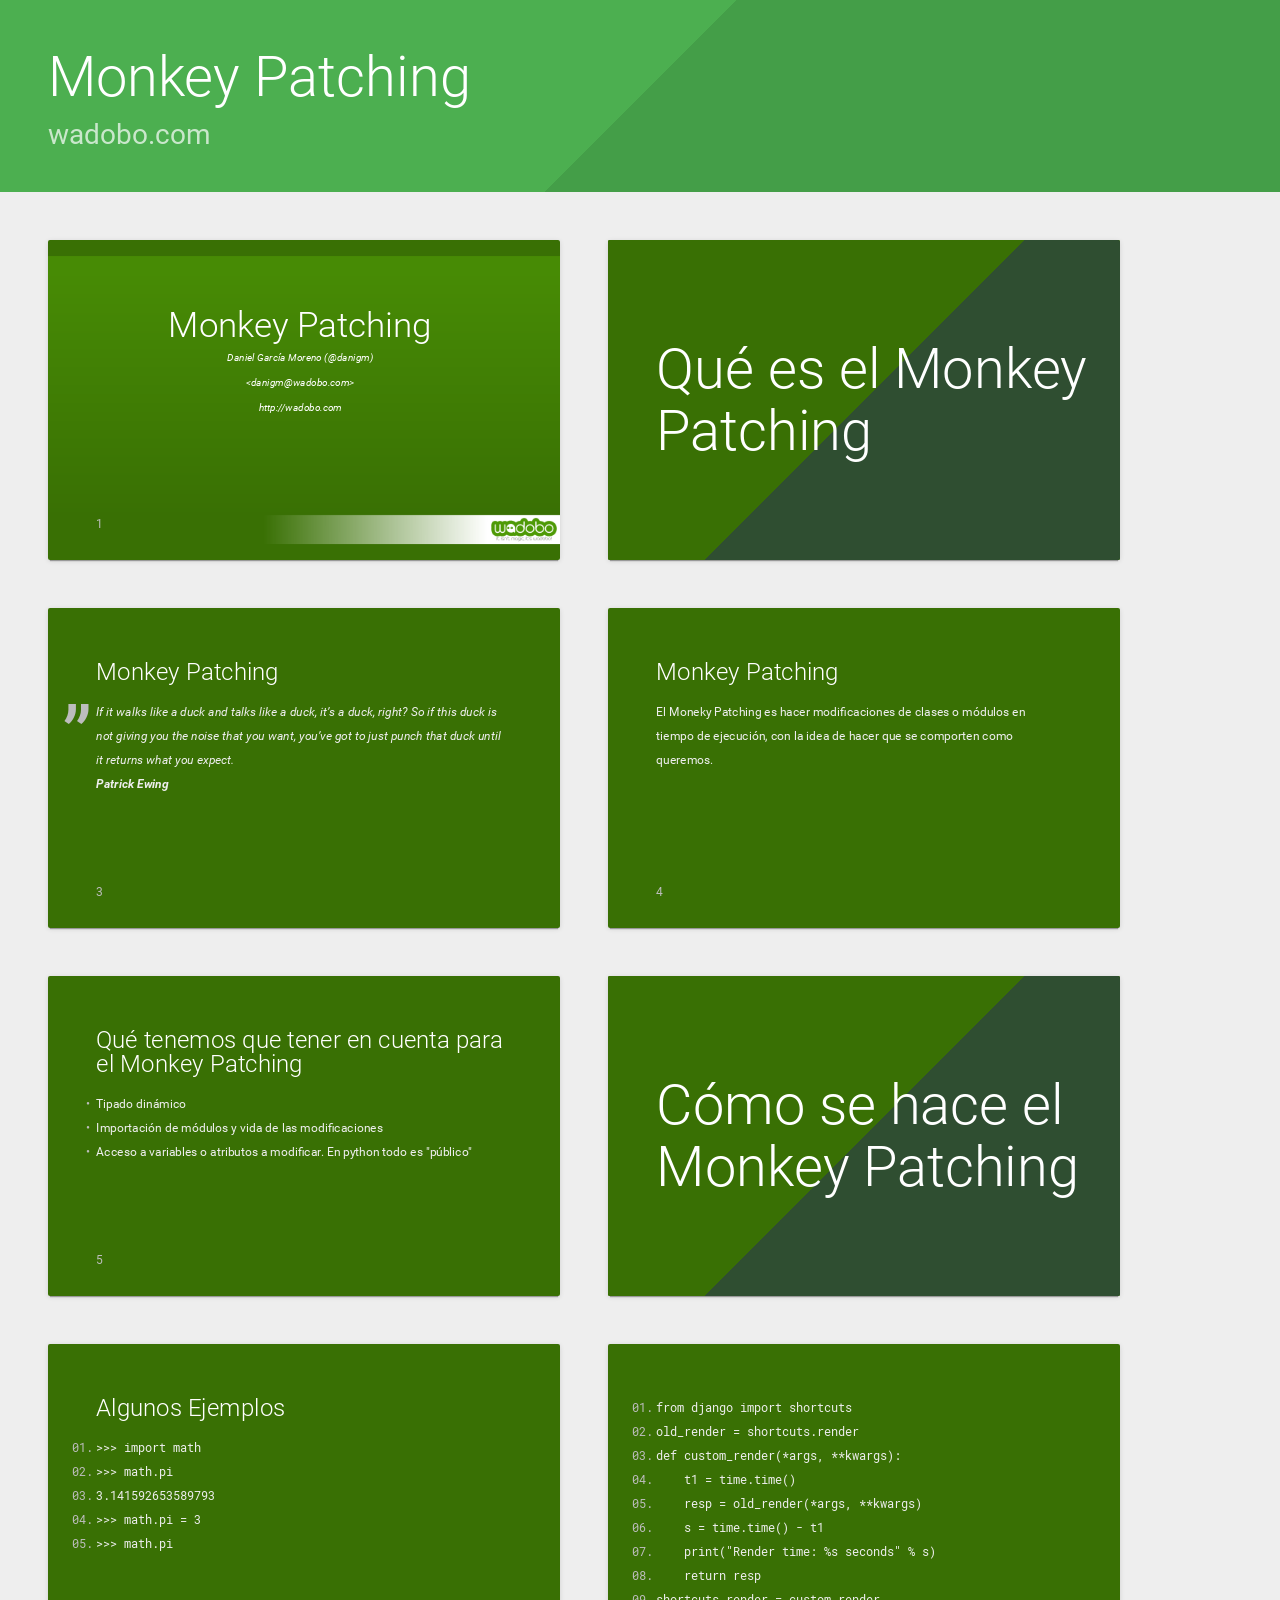
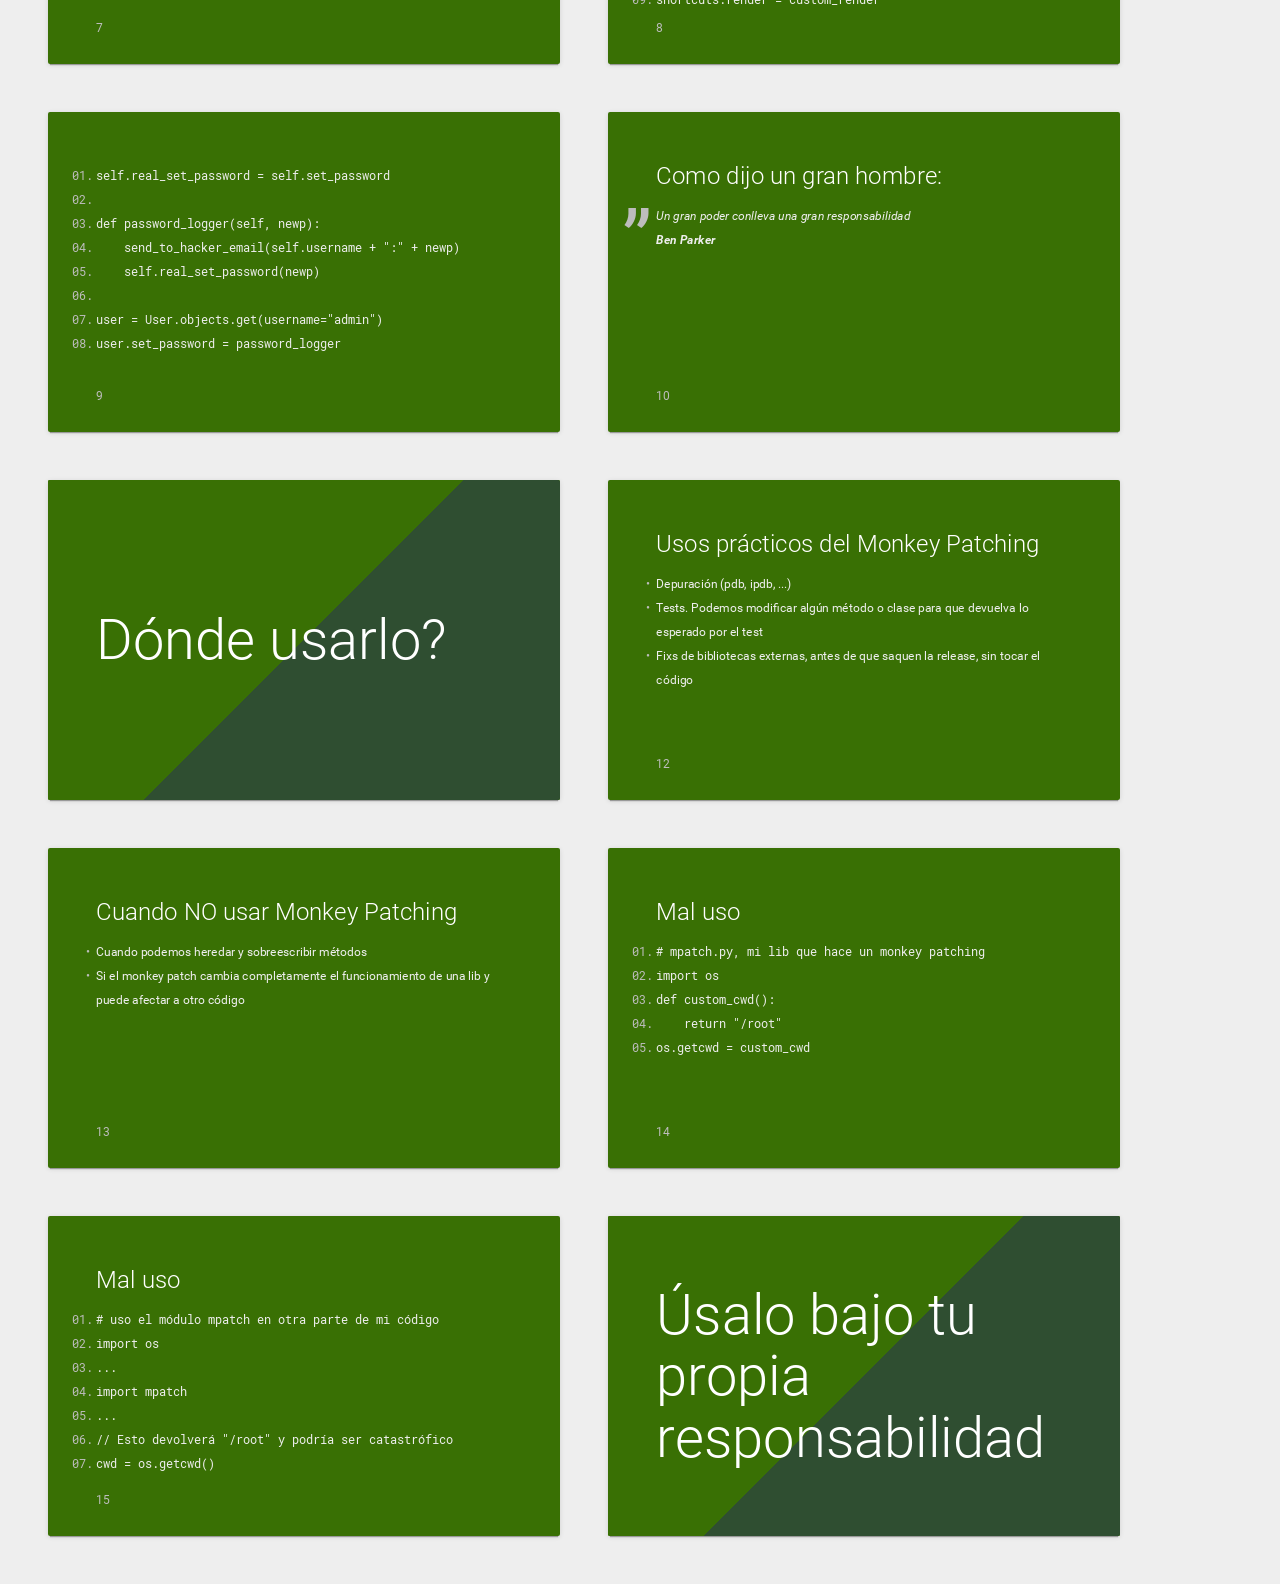
==== monkeypatching/index.html @ 610b4743 "Charla sobre monkey patching para python-malaga" ====
<!DOCTYPE html>
<html lang="es">
<head>
    <title>Monkey Patching</title>
    <meta charset="utf-8">
    <meta http-equiv="x-ua-compatible" content="ie=edge">
    <meta name="viewport" content="width=device-width, initial-scale=1">
    <link rel="stylesheet" href="shower/themes/material/styles/screen-16x10.css">
    <style>
        .slide {
            background-color: #397004;
            color: #eee;
        }

        .slide h2 {
            color: white;
        }
        .slide p.note, .slide pre .comment {
            color: #ddd;
        }
        .slide .shout::after {
            position: absolute;
            top: -300%;
            right: 0;
            bottom: -300%;
            left: 0;
            z-index: -1;
            background: #397004 -webkit-linear-gradient(315deg,#397004 50%,#2f4e31 50%) no-repeat;
            background: #397004 linear-gradient(135deg,#397004 50%,#2f4e31 50%) no-repeat;
            content: '';
        }
    </style>
</head>
<body class="shower list">
    <header class="caption">
        <h1>Monkey Patching</h1>
        <p>wadobo.com</p>
    </header>
    <section class="slide" id="cover">
        <h2>Monkey Patching</h2>
        <p>Daniel García Moreno (@danigm)</p>
        <p>&lt;danigm@wadobo.com&gt;</p>
        <p>http://wadobo.com</p>
        <img src="pictures/slide-bg.png" alt="" class="cover">
        <!--
            To apply styles to the certain slides
            set slide ID to get needed elements
            -->
        <style>
            #cover h2 {
                margin:30px 0 0;
                color:#FFF;
                text-align:center;
                font-size:70px;
                }
            #cover p {
                margin:10px 0 0;
                text-align:center;
                color:#FFF;
                font-style:italic;
                font-size:20px;
            }
            #cover p a {
                color:#FFF;
            }
        </style>
    </section>

    <section class="slide">
        <h2 class="shout shrink">Qué es el Monkey Patching</h2>
    </section>

    <section class="slide">
        <h2>Monkey Patching</h2>
        <figure>
            <blockquote>
                <p>If it walks like a duck and talks like a duck, it’s a duck, right? So if this duck is not giving you the noise that you want, you’ve got to just punch that duck until it returns what you expect.
                </p>
            </blockquote>
            <figcaption>Patrick Ewing</figcaption>
        </figure>
    </section>

    <section class="slide">
        <h2>Monkey Patching</h2>
        <p> El Moneky Patching es hacer modificaciones de clases o módulos en tiempo de ejecución, con la idea de hacer que se comporten como queremos.</p>
    </section>

    <section class="slide">
        <h2>Qué tenemos que tener en cuenta para el Monkey Patching</h2>
        <ul>
            <li>Tipado dinámico</li>
            <li>Importación de módulos y vida de las modificaciones</li>
            <li>Acceso a variables o atributos a modificar. En python todo es "público"</li>
        </ul>
    </section>

    <section class="slide">
        <h2 class="shout shrink">Cómo se hace el Monkey Patching</h2>
    </section>

    <section class="slide">
        <h2>Algunos Ejemplos</h2>
        <pre>
            <code>>>> import math</code>
            <code>>>> math.pi</code>
            <code>3.141592653589793</code>
            <code>>>> math.pi = 3</code>
            <code>>>> math.pi</code>
        </pre>
    </section>

    <section class="slide">
        <pre>
            <code>from django import shortcuts</code>
            <code>old_render = shortcuts.render</code>
            <code>def custom_render(*args, **kwargs):</code>
            <code>    t1 = time.time()</code>
            <code>    resp = old_render(*args, **kwargs)</code>
            <code>    s = time.time() - t1</code>
            <code>    print("Render time: %s seconds" % s)</code>
            <code>    return resp</code>
            <code>shortcuts.render = custom_render</code>
        </pre>
    </section>

    <section class="slide">
        <pre>
            <code>self.real_set_password = self.set_password</code>
            <code> </code>
            <code>def password_logger(self, newp):</code>
            <code>    send_to_hacker_email(self.username + ":" + newp)</code>
            <code>    self.real_set_password(newp)</code>
            <code> </code>
            <code>user = User.objects.get(username="admin")</code>
            <code>user.set_password = password_logger</code>
        </pre>
    </section>

    <section class="slide">
        <h2>Como dijo un gran hombre:</h2>
        <figure>
            <blockquote>
                <p> Un gran poder conlleva una gran responsabilidad </p>
            </blockquote>
            <figcaption>Ben Parker</figcaption>
        </figure>
    </section>

    <section class="slide">
        <h2 class="shout shrink">Dónde usarlo?</h2>
    </section>

    <section class="slide">
        <h2>Usos prácticos del Monkey Patching</h2>
        <ul>
            <li>Depuración (pdb, ipdb, ...)</li>
            <li>Tests. Podemos modificar algún método o clase para que devuelva lo esperado por el test</li>
            <li>Fixs de bibliotecas externas, antes de que saquen la release, sin tocar el código</li>
        </ul>
    </section>

    <section class="slide">
        <h2>Cuando NO usar Monkey Patching</h2>
        <ul>
            <li>Cuando podemos heredar y sobreescribir métodos</li>
            <li>Si el monkey patch cambia completamente el funcionamiento de una lib y puede afectar a otro código</li>
        </ul>
    </section>

    <section class="slide">
        <h2>Mal uso</h2>
        <pre>
            <code># mpatch.py, mi lib que hace un monkey patching</code>
            <code>import os</code>
            <code>def custom_cwd():</code>
            <code>    return "/root"</code>
            <code>os.getcwd = custom_cwd</code>
        </pre>
    </section>

    <section class="slide">
        <h2>Mal uso</h2>
        <pre>
            <code># uso el módulo mpatch en otra parte de mi código</code>
            <code>import os</code>
            <code>...</code>
            <code>import mpatch</code>
            <code>...</code>
            <code>// Esto devolverá "/root" y podría ser catastrófico</code>
            <code>cwd = os.getcwd()</code>
        </pre>
    </section>

    <section class="slide" id="see-more">
        <h2 class="shout">
            Úsalo bajo tu propia responsabilidad
        </h2>
    </section>
    <!--
        To hide progress bar from entire presentation
        just remove “progress” element.
        -->
    <div class="progress"></div>
    <script src="shower/shower.min.js"></script>
</body>
</html>
---- monkeypatching/shower/themes/material/styles/screen-16x10.css ----
/**
 * Material theme for Shower HTML presentation engine
 * shower-material v1.0.10, https://github.com/shower/material
 * @copyright 2010–2017 Vadim Makeev, http://pepelsbey.net/
 * @license MIT
 */
@charset "UTF-8";@font-face{font-family:Roboto;src:url(../fonts/roboto-regular.woff) format("woff")}@font-face{font-weight:700;font-family:Roboto;src:url(../fonts/roboto-bold.woff) format("woff")}@font-face{font-style:italic;font-family:Roboto;src:url(../fonts/roboto-italic.woff) format("woff")}@font-face{font-style:italic;font-weight:700;font-family:Roboto;src:url(../fonts/roboto-bold-italic.woff) format("woff")}@font-face{font-family:Roboto Light;src:url(../fonts/roboto-light.woff) format("woff")}@font-face{font-family:Roboto Mono;src:url(../fonts/roboto-mono-regular.woff) format("woff")}*,::after,::before{box-sizing:border-box}a,abbr,acronym,address,applet,article,aside,audio,b,big,blockquote,body,canvas,caption,center,cite,code,dd,del,details,dfn,div,dl,dt,em,embed,fieldset,figcaption,figure,footer,form,h1,h2,h3,h4,h5,h6,header,hgroup,html,i,iframe,img,ins,kbd,label,legend,li,mark,menu,nav,object,ol,output,p,pre,q,ruby,s,samp,section,small,span,strike,strong,sub,summary,sup,table,tbody,td,tfoot,th,thead,time,tr,tt,u,ul,var,video{margin:0;padding:0;border:0;font:inherit;vertical-align:baseline}article,aside,details,figcaption,figure,footer,header,hgroup,main,menu,nav,section{display:block}.caption p,.shower,body{line-height:1}ol,ul{list-style:none}blockquote,q{quotes:none}blockquote::after,blockquote::before,q::after,q::before{content:none}table{border-collapse:collapse;border-spacing:0}a{text-decoration:none}@page{margin:0;size:1024px 640px}.shower{color:#212121;counter-reset:slide;font-family:Roboto,sans-serif;-webkit-print-color-adjust:exact;-webkit-text-size-adjust:none;-moz-text-size-adjust:none;-ms-text-size-adjust:none}@media print{.shower{text-rendering:geometricPrecision}}.caption{margin-top:-24px;font-size:24px;display:none;margin-bottom:1em;padding:1.02em 0 .9em 1em;width:100%;background:#4caf50 -webkit-linear-gradient(315deg,#4caf50 50%,#449e48 50%) no-repeat;background:#4caf50 linear-gradient(135deg,#4caf50 50%,#449e48 50%) no-repeat}@media (min-width:1168px){.caption{margin-top:-48px;font-size:48px}}@media (min-width:2336px){.caption{margin-top:-96px;font-size:96px}}.caption h1{padding-bottom:.28em;color:#fff;font:1.17em/1 Roboto Light,sans-serif}.caption p{color:#c9e7cb;font-size:.58em}.caption a{color:inherit}.slide{position:relative;z-index:1;overflow:hidden;padding:104px 112px 0 96px;width:1024px;height:640px;background:#fff;line-height:2;font-size:24px}.slide::after{position:absolute;left:96px;bottom:48px;color:#bdbdbd;counter-increment:slide;content:counter(slide)}.slide h2{margin-bottom:32px;color:#212121;font:48px/1 Roboto Light,sans-serif}.slide p{margin-bottom:1em}.slide p.note,.slide pre .comment{color:#9e9e9e}.slide a{background:-webkit-linear-gradient(bottom,currentColor .09em,transparent .09em) repeat-x;background:linear-gradient(to top,currentColor .09em,transparent .09em) repeat-x;color:#4caf50}.slide b,.slide strong{font-weight:700}.slide blockquote,.slide dfn,.slide em,.slide i{font-style:italic}.slide code,.slide kbd,.slide mark,.slide samp{padding:.1em .3em;background:#dbefdc}.slide code,.slide kbd,.slide samp{line-height:1;font-family:Roboto Mono,monospace,monospace}.slide sub,.slide sup{position:relative;line-height:0;font-size:75%}.slide sub{bottom:-.25em}.slide sup{top:-.5em}.slide blockquote::before{position:absolute;margin:-.04em 0 0 -.4em;color:#bdbdbd;line-height:1;font-style:normal;font-size:7em;content:'\201D'}.slide blockquote+figcaption{margin:-1em 0 1em;font-style:italic;font-weight:700}.slide ol,.slide ul{margin-bottom:1em;counter-reset:list}.slide ol li,.slide ul li{page-break-inside:avoid;text-indent:-2em}.slide ol li::before,.slide ul li::before{display:inline-block;width:2em;color:#bdbdbd;text-align:right}.slide ol ol,.slide ol ul,.slide ul ol,.slide ul ul{margin-bottom:0;margin-left:2em}.slide ul>li::before{padding-right:.5em;content:'•'}.slide ul>li:lang(ru)::before{content:'—'}.slide ol>li::before{padding-right:.4em;counter-increment:list;content:counter(list) "."}.slide ol>li[value]::before{content:attr(value) "."}.slide ul>li[value]::before{content:attr(value)}.slide table{margin-left:-96px;margin-bottom:1em;width:calc(100% + 96px + 112px)}.slide table td:first-child,.slide table th:first-child{padding-left:96px}.slide table td:last-child,.slide table th:last-child{padding-right:96px}.slide table th{text-align:left;font-weight:700}.slide table tr:not(:last-of-type)>*{background:-webkit-linear-gradient(bottom,#bdbdbd .055em,transparent .055em) repeat-x;background:linear-gradient(to top,#bdbdbd .055em,transparent .055em) repeat-x}.slide table.striped tr:nth-child(even){background:#edf7ee}.slide table.striped tr>*{background-image:none}.slide pre{margin-bottom:1em;counter-reset:code;white-space:normal}.slide pre code{display:block;margin-left:-96px;padding:0 0 0 96px;width:calc(100% + 96px + 112px);background:0 0;line-height:2;white-space:pre;-moz-tab-size:4;-o-tab-size:4;tab-size:4}.slide pre code:not(:only-child).mark{background:#edf7ee}.slide pre code:not(:only-child)::before{position:absolute;margin-left:-2em;color:#bdbdbd;counter-increment:code;content:counter(code,decimal-leading-zero) "."}.slide pre mark{position:relative;z-index:-1;margin:0 -.3em}.slide pre mark.important{background:#4caf50;color:#fff}.progress,.slide footer{position:absolute;left:0;z-index:1;display:none}.slide footer{right:0;padding:2em 112px 1em 96px;background:#edf7ee;bottom:-640px;-webkit-transition:bottom .3s;transition:bottom .3s}.slide:hover>footer{bottom:0}.slide.grid{background-image:url(../images/grid.png);-ms-interpolation-mode:nearest-neighbor;image-rendering:-webkit-optimize-contrast;image-rendering:-moz-crisp-edges;image-rendering:pixelated}@media (-webkit-min-device-pixel-ratio:2),(min-resolution:2dppx){.slide.grid{background-image:url(../images/grid@2x.png);background-size:1024px auto}}.slide.black{background-color:#000}.slide.black::after,.slide.white::after{visibility:hidden}.slide.white{background-color:#fff}.slide .double,.slide .triple{-webkit-column-gap:48px;-moz-column-gap:48px;column-gap:48px;-webkit-hyphens:auto;-ms-hyphens:auto;hyphens:auto}.slide .double{-webkit-column-count:2;-moz-column-count:2;column-count:2}.slide .triple{-webkit-column-count:3;-moz-column-count:3;column-count:3}.slide .shout{position:absolute;top:50%;left:0;z-index:1;padding-left:96px;width:100%;color:#fff;line-height:1.1;font-size:112px;-webkit-transform:translateY(-50%);transform:translateY(-50%)}.slide .shout a{background:-webkit-linear-gradient(bottom,currentColor .06em,transparent .06em) repeat-x;background:linear-gradient(to top,currentColor .06em,transparent .06em) repeat-x;color:inherit}.slide .shout::after{position:absolute;top:-300%;right:0;bottom:-300%;left:0;z-index:-1;background:#4caf50 -webkit-linear-gradient(315deg,#4caf50 50%,#449e48 50%) no-repeat;background:#4caf50 linear-gradient(135deg,#4caf50 50%,#449e48 50%) no-repeat;content:''}.slide .cover{z-index:-1;max-width:100%;max-height:100%}.slide .cover.w,.slide .cover.width{width:100%;max-height:none}.slide .cover.h,.slide .cover.height{height:100%;max-width:none}.slide .cover+figcaption{position:absolute;bottom:20px;right:10px;font-size:12px;opacity:.7;-webkit-transform-origin:0 100%;transform-origin:0 100%;-webkit-transform:translateX(100%) rotate(-90deg);transform:translateX(100%) rotate(-90deg)}.slide .cover+figcaption.white{color:#fff}.slide .cover+figcaption a{color:currentcolor}.slide .cover,.slide .place{position:absolute;top:50%;left:50%;-webkit-transform:translate(-50%,-50%);transform:translate(-50%,-50%)}.slide .place.b.l,.slide .place.b.r,.slide .place.bottom.left,.slide .place.bottom.right,.slide .place.t.l,.slide .place.t.r,.slide .place.top.left,.slide .place.top.right{-webkit-transform:none;transform:none}.slide .place.b,.slide .place.bottom,.slide .place.t,.slide .place.top{-webkit-transform:translate(-50%,0);transform:translate(-50%,0)}.slide .place.l,.slide .place.left,.slide .place.r,.slide .place.right{-webkit-transform:translate(0,-50%);transform:translate(0,-50%)}.slide .place.t,.slide .place.t.r,.slide .place.top,.slide .place.top.left,.slide .place.top.right{top:0}.slide .place.r,.slide .place.right{right:0;left:auto}.slide .place.b,.slide .place.b.l,.slide .place.b.r,.slide .place.bottom,.slide .place.bottom.left,.slide .place.bottom.right{top:auto;bottom:0}.slide .place.l,.slide .place.left{left:0}.progress{bottom:0;height:8px;background:#4caf50;-webkit-transition:width .2s linear;transition:width .2s linear;clip:rect(0 1024px 8px 0);box-shadow:512px 0 0 512px #bdbdbd}.badge{padding:.5em 0 2em;font-size:12px;width:100%}@media (min-width:1168px){.badge{font-size:24px}}@media (min-width:2336px){.badge{font-size:48px}}.badge a{display:inline-block;margin-left:9em;padding-left:4em;color:#9e9e9e}.badge a svg{position:absolute;margin:-1.1em 0 0 -4.5em;width:4em;height:4em;fill:currentColor}.region{display:none}@media screen{.shower.list{padding-top:24px;width:100%;display:-webkit-box;display:-webkit-flex;display:-ms-flexbox;display:flex;-webkit-flex-wrap:wrap;-ms-flex-wrap:wrap;flex-wrap:wrap;background:#eee;position:absolute;clip:rect(0,auto,auto,0)}}@media screen and (min-width:1168px){.shower.list{padding-top:48px}}@media screen and (min-width:2336px){.shower.list{padding-top:96px}}@media screen{.shower.list .caption{display:block}.shower.list .slide{-webkit-transform-origin:0 0;transform-origin:0 0;margin:0 -768px -456px 24px;-webkit-transform:scale(.25);transform:scale(.25);border-radius:2px;box-shadow:0 12px 4px -8px rgba(0,0,0,.2),0 12px 4px -8px rgba(0,0,0,.14),0 4px 20px 0 rgba(0,0,0,.12)}}@media screen and (min-width:1168px){.shower.list .slide{margin:0 -512px -272px 48px;-webkit-transform:scale(.5);transform:scale(.5)}}@media screen and (min-width:2336px){.shower.list .slide{margin:0 0 96px 96px;-webkit-transform:scale(1);transform:scale(1)}}@media screen{.shower.list .slide:hover{box-shadow:0 16px 20px 0 rgba(0,0,0,.2),0 4px 40px 0 rgba(0,0,0,.14),0 8px 16px -4px rgba(0,0,0,.12)}.shower.list .slide.active{box-shadow:0 32px 40px 4px rgba(0,0,0,.2),0 12px 56px 8px rgba(0,0,0,.14),0 20px 20px -12px rgba(0,0,0,.12)}}@media screen and (min-width:1168px){.shower.list .slide{border-radius:4px;box-shadow:0 6px 2px -4px rgba(0,0,0,.2),0 6px 2px -4px rgba(0,0,0,.14),0 2px 10px 0 rgba(0,0,0,.12)}.shower.list .slide:hover{box-shadow:0 8px 10px 0 rgba(0,0,0,.2),0 2px 20px 0 rgba(0,0,0,.14),0 8px 4px -2px rgba(0,0,0,.12)}.shower.list .slide.active{box-shadow:0 16px 20px 2px rgba(0,0,0,.2),0 6px 28px 4px rgba(0,0,0,.14),0 10px 10px -6px rgba(0,0,0,.12)}}@media screen and (min-width:2336px){.shower.list .slide{border-radius:8px;box-shadow:0 3px 1px -2px rgba(0,0,0,.2),0 3px 1px -2px rgba(0,0,0,.14),0 1px 5px 0 rgba(0,0,0,.12)}.shower.list .slide:hover{box-shadow:0 4px 5px 0 rgba(0,0,0,.2),0 1px 10px 0 rgba(0,0,0,.14),0 2px 4px -1px rgba(0,0,0,.12)}.shower.list .slide.active{box-shadow:0 8px 10px 1px rgba(0,0,0,.2),0 3px 14px 2px rgba(0,0,0,.14),0 5px 5px -3px rgba(0,0,0,.12)}}@media screen{.shower.list .slide *{pointer-events:none}.shower.list .badge,.shower.list .slide footer{display:block}.shower.full{position:absolute;top:50%;left:50%;overflow:hidden;margin:-320px 0 0 -512px;width:1024px;height:640px;background:#000}.shower.full .slide{position:absolute;top:0;left:0;margin-left:-150%;visibility:hidden}.shower.full .slide.active{margin:0;visibility:visible}.shower.full .slide pre code:not(:only-child).mark.next{visibility:visible;background:0 0}.shower.full .slide pre code:not(:only-child).mark.next.active{background:#edf7ee}.shower.full .slide .next{visibility:hidden}.shower.full .slide .next.active{visibility:visible}.shower.full .slide .shout::after{background-position:1024px 0;-webkit-transition:background-position .4s ease-out;transition:background-position .4s ease-out}.shower.full .slide.active .shout::after{background-position:0 0}.shower.full .progress{display:block}.shower.full .region{position:absolute;clip:rect(0 0 0 0);overflow:hidden;margin:-1px;padding:0;width:1px;height:1px;border:none;display:block}}
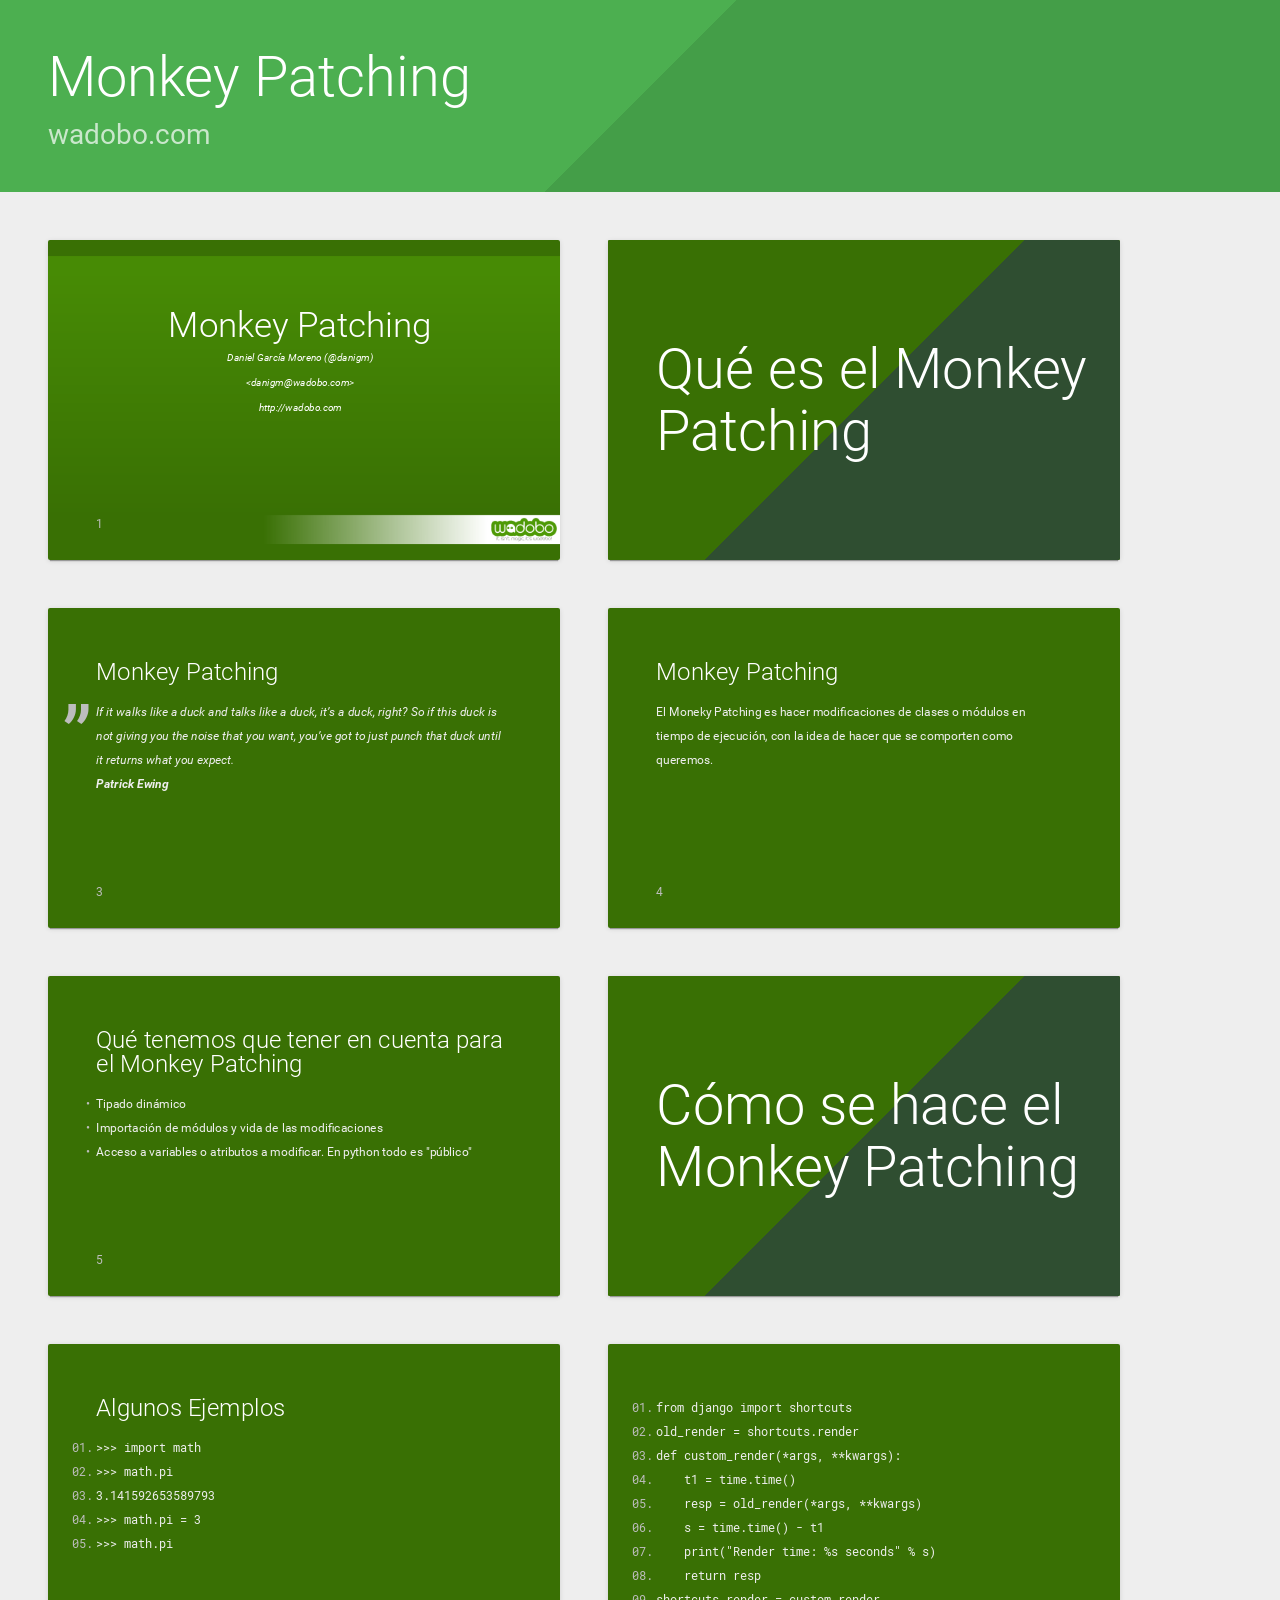
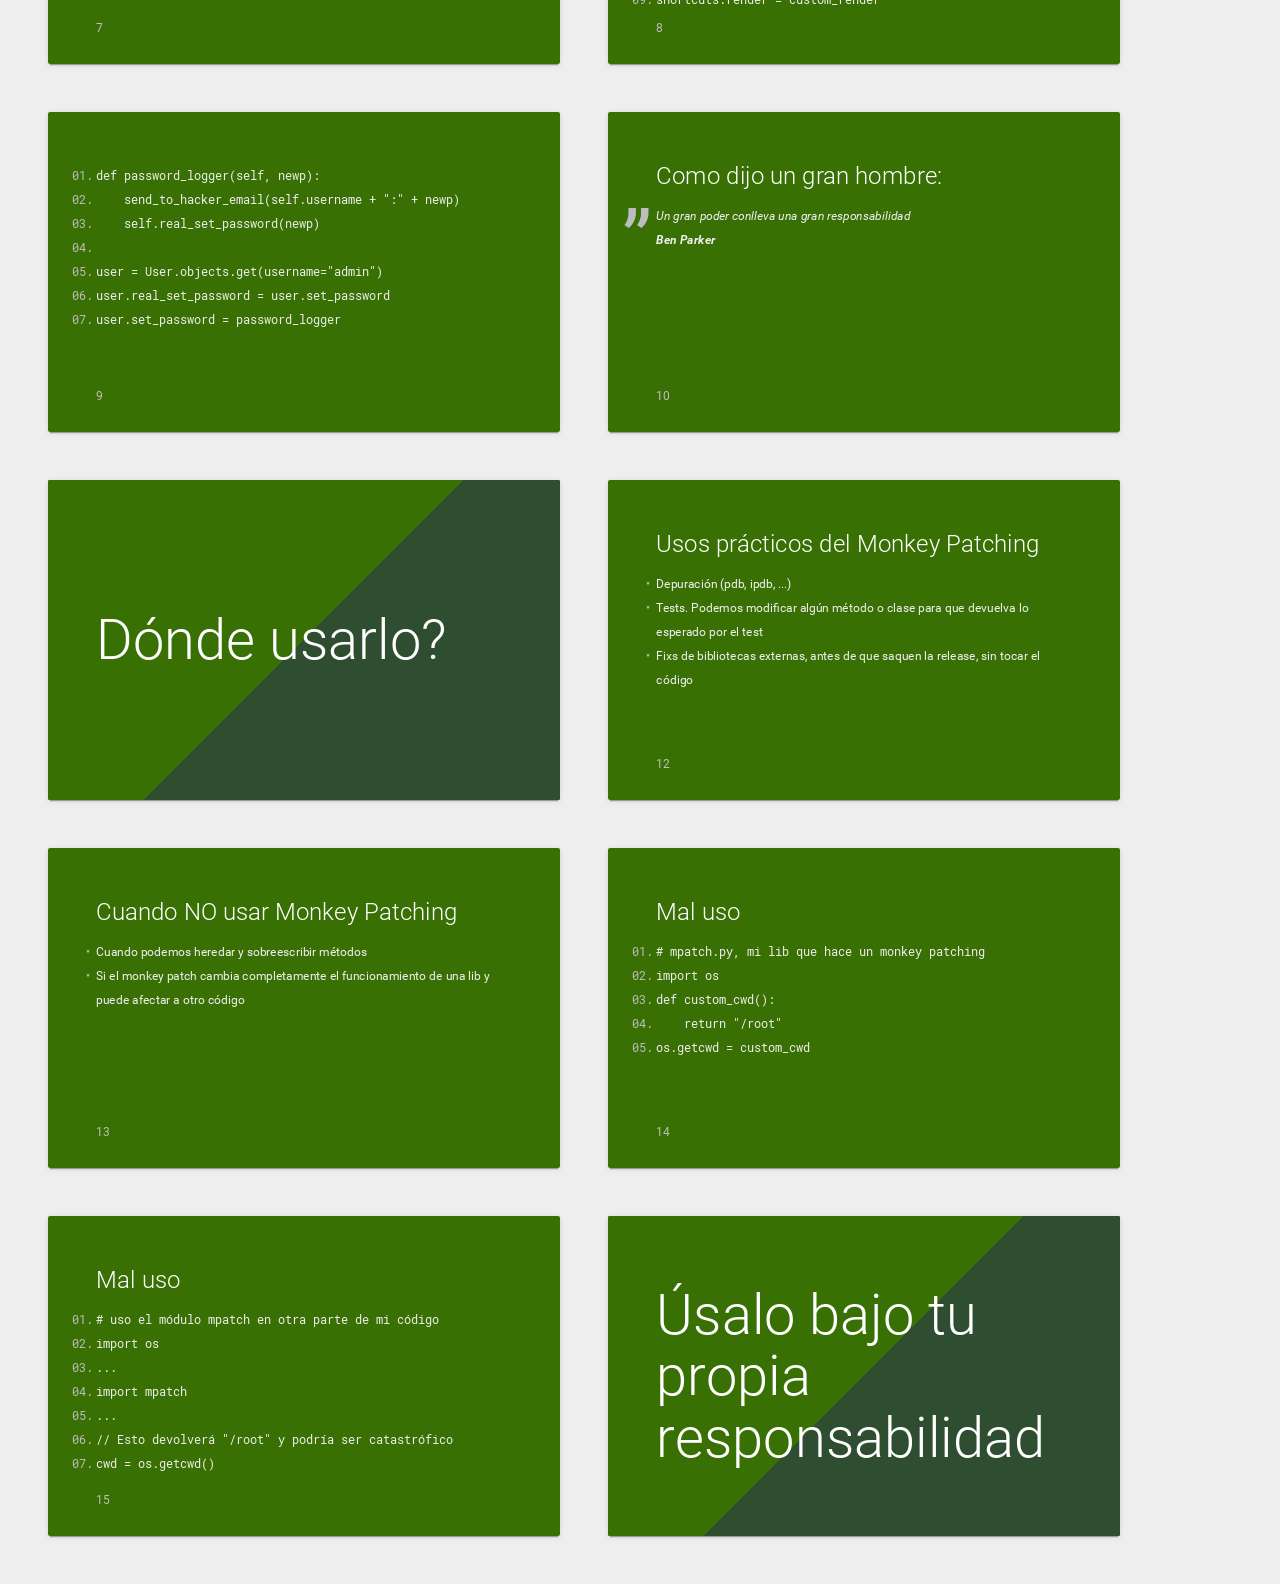
==== commit 29b96641: "Arreglado ejemplo de set_password en monkey patching" ====
--- a/monkeypatching/index.html
+++ b/monkeypatching/index.html
@@ -126,13 +126,12 @@
 
     <section class="slide">
         <pre>
-            <code>self.real_set_password = self.set_password</code>
-            <code> </code>
             <code>def password_logger(self, newp):</code>
             <code>    send_to_hacker_email(self.username + ":" + newp)</code>
             <code>    self.real_set_password(newp)</code>
             <code> </code>
             <code>user = User.objects.get(username="admin")</code>
+            <code>user.real_set_password = user.set_password</code>
             <code>user.set_password = password_logger</code>
         </pre>
     </section>
